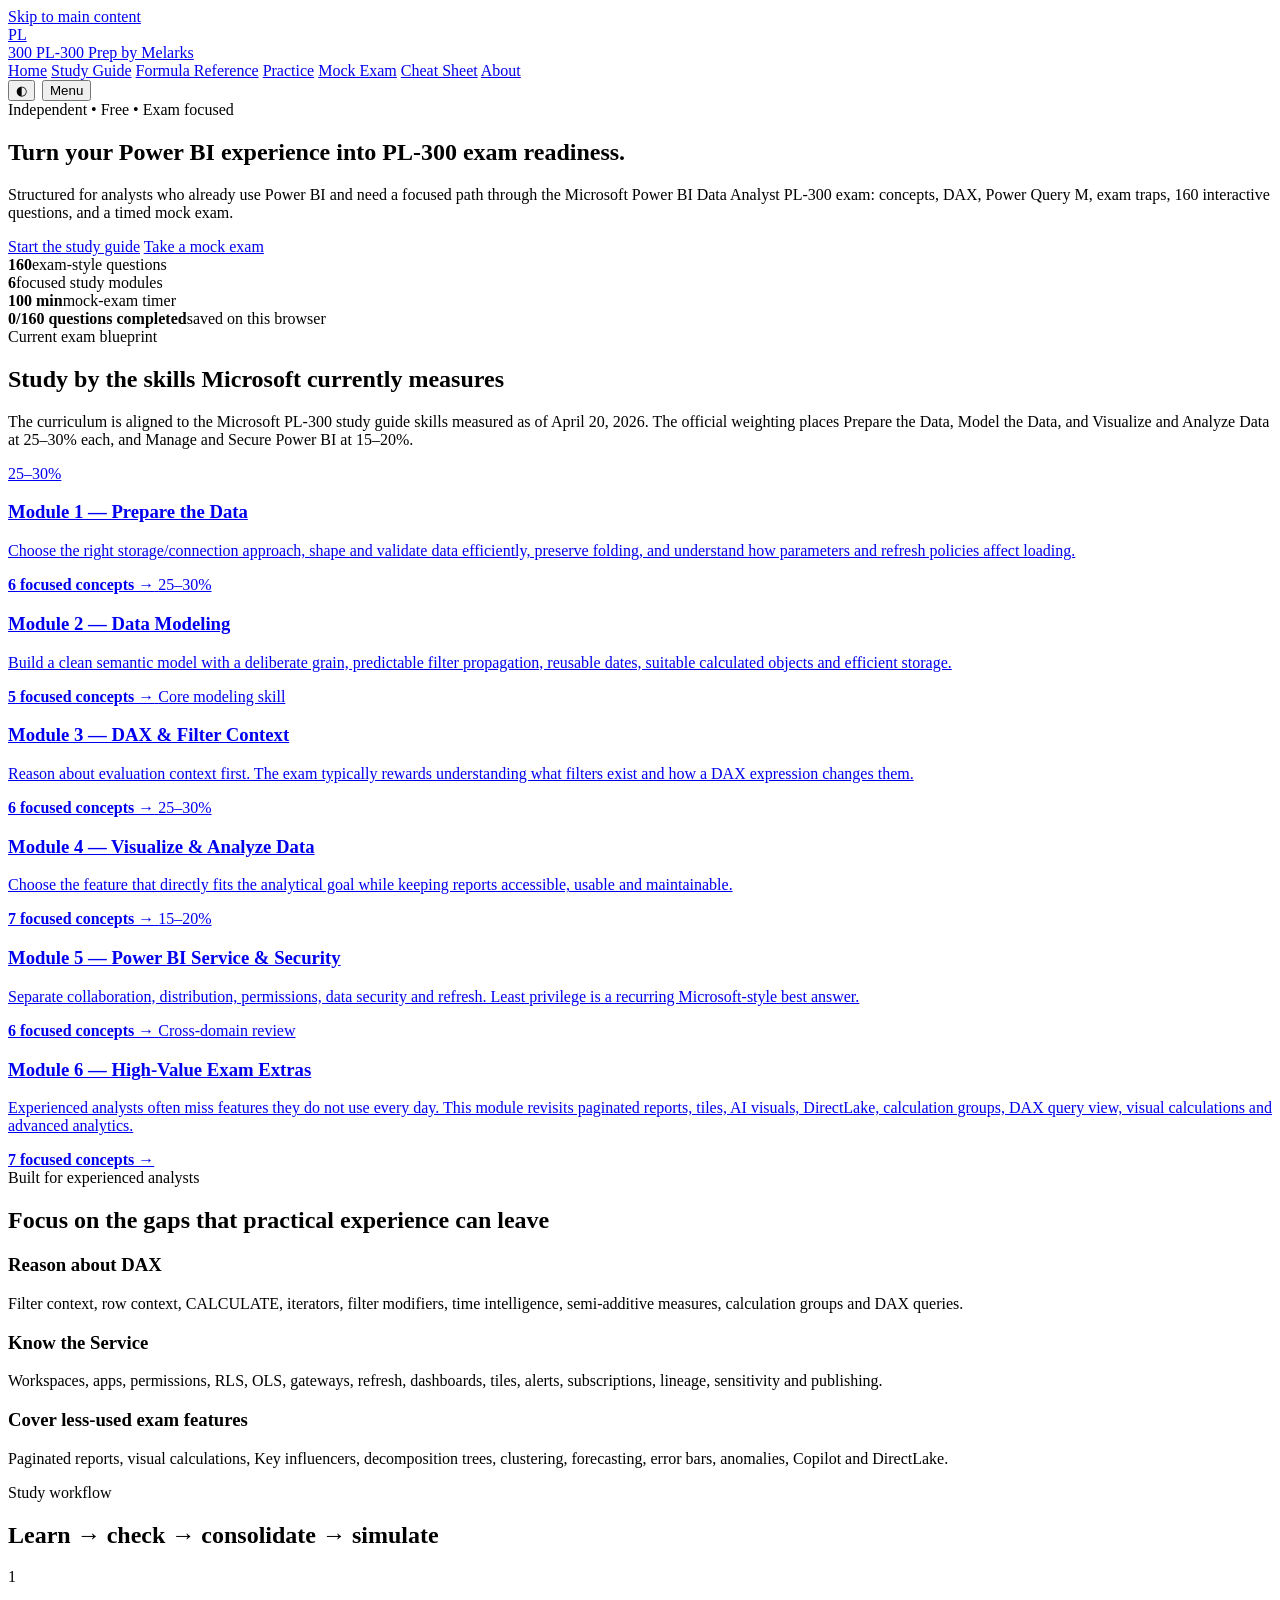
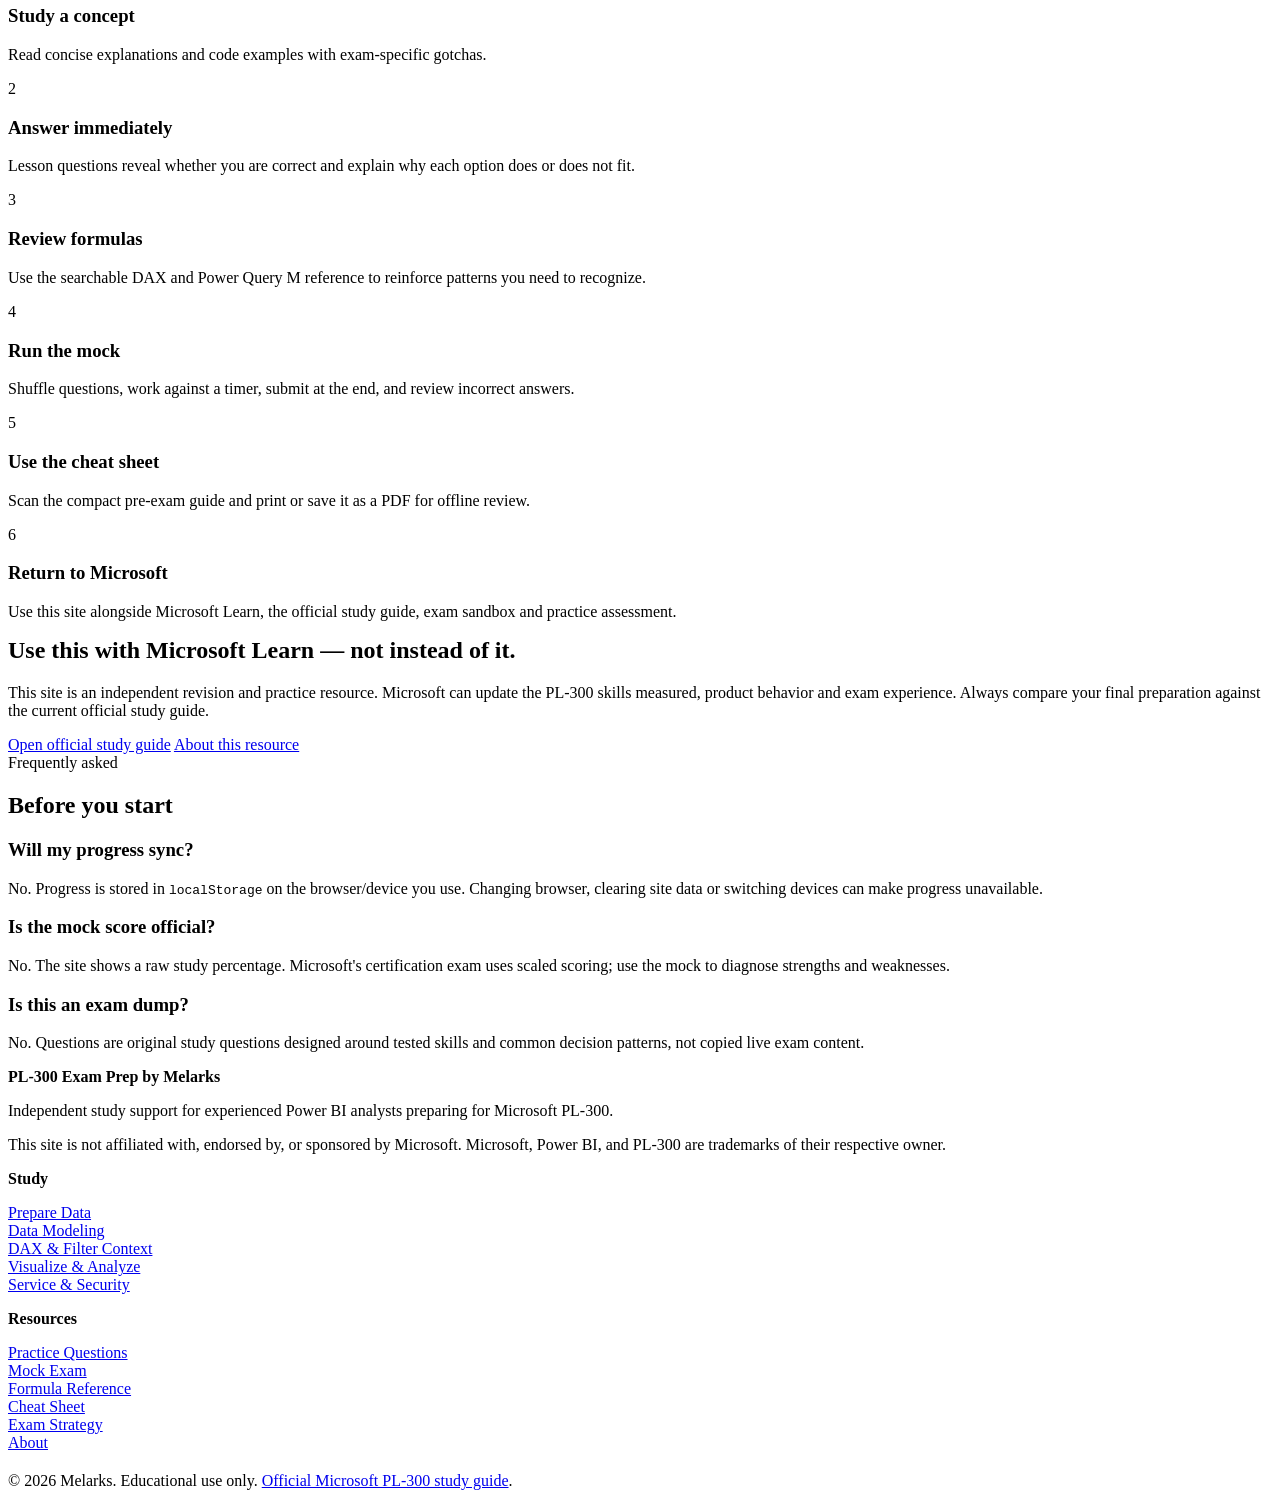
==== index.html @ dd819264 "Initial PL-300 upload (Part 1)" ====
<!doctype html>
<html lang="en" data-theme="light">
<head>
<meta charset="utf-8">
<meta name="viewport" content="width=device-width,initial-scale=1">
<title>PL-300 Exam Prep by Melarks | Power BI Study Guide &amp; Mock Exam</title>
<meta name="description" content="Prepare for Microsoft PL-300 with focused Power BI modules, DAX and Power Query references, 160 practice questions, a timed mock exam and cheat sheet.">
<meta name="robots" content="index,follow,max-image-preview:large">
<link rel="canonical" href="https://melarks.com/">
<meta name="theme-color" content="#03045e">
<meta name="color-scheme" content="light dark">
<meta property="og:type" content="website">
<meta property="og:site_name" content="Microsoft Power BI Data Analyst PL-300 Exam Prep by Melarks">
<meta property="og:title" content="PL-300 Exam Prep by Melarks | Power BI Study Guide &amp; Mock Exam">
<meta property="og:description" content="Prepare for Microsoft PL-300 with focused Power BI modules, DAX and Power Query references, 160 practice questions, a timed mock exam and cheat sheet.">
<meta property="og:url" content="https://melarks.com/">
<meta property="og:image" content="https://melarks.com/assets/og-cover.png">
<meta property="og:image:alt" content="PL-300 Exam Prep by Melarks">
<meta name="twitter:card" content="summary_large_image">
<meta name="twitter:title" content="PL-300 Exam Prep by Melarks | Power BI Study Guide &amp; Mock Exam">
<meta name="twitter:description" content="Prepare for Microsoft PL-300 with focused Power BI modules, DAX and Power Query references, 160 practice questions, a timed mock exam and cheat sheet.">
<meta name="twitter:image" content="https://melarks.com/assets/og-cover.png">
<link rel="icon" href="assets/favicon.svg" type="image/svg+xml">
<link rel="manifest" href="site.webmanifest">
<link rel="stylesheet" href="css/styles.css">
<script type="application/ld+json">{"@context": "https://schema.org", "@type": "WebPage", "name": "PL-300 Exam Prep by Melarks | Power BI Study Guide & Mock Exam", "description": "Prepare for Microsoft PL-300 with focused Power BI modules, DAX and Power Query references, 160 practice questions, a timed mock exam and cheat sheet.", "url": "https://melarks.com/", "isPartOf": {"@type": "WebSite", "name": "Microsoft Power BI Data Analyst PL-300 Exam Prep by Melarks", "url": "https://melarks.com"}}</script>
<script type="application/ld+json">{"@context": "https://schema.org", "@type": "Course", "name": "Microsoft Power BI Data Analyst PL-300 Exam Prep by Melarks", "description": "Prepare for Microsoft PL-300 with focused Power BI modules, DAX and Power Query references, 160 practice questions, a timed mock exam and cheat sheet.", "provider": {"@type": "Organization", "name": "Melarks", "url": "https://melarks.com"}, "educationalLevel": "Intermediate", "isAccessibleForFree": true, "about": ["Power BI", "PL-300", "DAX", "Power Query", "Data Modeling", "Power BI Service"]}</script><script type="application/ld+json">{"@context": "https://schema.org", "@type": "FAQPage", "mainEntity": [{"@type": "Question", "name": "Will my PL-300 study progress sync across devices?", "acceptedAnswer": {"@type": "Answer", "text": "No. Progress is stored in localStorage on the browser and device you use. Changing browsers, clearing site data or switching devices can make that progress unavailable."}}, {"@type": "Question", "name": "Is the PL-300 mock exam score an official Microsoft score?", "acceptedAnswer": {"@type": "Answer", "text": "No. The site shows a raw study percentage. Microsoft's certification exam uses scaled scoring."}}, {"@type": "Question", "name": "Is this site an exam dump?", "acceptedAnswer": {"@type": "Answer", "text": "No. The questions are original study questions designed around tested skills and common decision patterns, not copied live exam content."}}]}</script>
</head>
<body>
<a class="skip-link" href="#main">Skip to main content</a>
<header class="site-header">
  <div class="wrap topbar">
    <a class="brand" href="index.html" aria-label="Melarks PL-300 Exam Prep home">
      <span class="brand-mark" aria-hidden="true">PL<br>300</span>
      <span>PL-300 Prep by Melarks</span>
    </a>
    <nav class="nav" aria-label="Primary navigation"><a href="index.html" aria-current="page">Home</a>
<a href="prepare-data.html">Study Guide</a>
<a href="formula-reference.html">Formula Reference</a>
<a href="practice.html">Practice</a>
<a href="mock-exam.html">Mock Exam</a>
<a href="cheat-sheet.html">Cheat Sheet</a>
<a href="about.html">About</a></nav>
    <div style="display:flex;gap:7px">
      <button class="icon-btn" type="button" data-theme-toggle aria-label="Toggle dark and light theme">◐</button>
      <button class="menu-btn" type="button" data-menu aria-label="Open navigation menu">Menu</button>
    </div>
  </div>
</header>
<main id="main">
<section class="hero">
  <div class="wrap">
    <span class="eyebrow">Independent • Free • Exam focused</span>
    <h1>Turn your Power BI experience into PL-300 exam readiness.</h1>
    <p>Structured for analysts who already use Power BI and need a focused path through the Microsoft Power BI Data Analyst PL-300 exam: concepts, DAX, Power Query M, exam traps, 160 interactive questions, and a timed mock exam.</p>
    <div class="actions">
      <a class="btn" href="prepare-data.html">Start the study guide</a>
      <a class="btn secondary" href="mock-exam.html">Take a mock exam</a>
    </div>
    <div class="stats" aria-label="Site facts">
      <div class="stat"><strong>160</strong><span>exam-style questions</span></div>
      <div class="stat"><strong>6</strong><span>focused study modules</span></div>
      <div class="stat"><strong>100 min</strong><span>mock-exam timer</span></div>
      <div class="stat"><strong data-global-progress>0/160 questions completed</strong><span>saved on this browser</span></div>
    </div>
  </div>
</section>

<section class="section">
  <div class="wrap">
    <span class="eyebrow">Current exam blueprint</span>
    <h2>Study by the skills Microsoft currently measures</h2>
    <p class="muted">The curriculum is aligned to the Microsoft PL-300 study guide skills measured as of April 20, 2026. The official weighting places Prepare the Data, Model the Data, and Visualize and Analyze Data at 25–30% each, and Manage and Secure Power BI at 15–20%.</p>
    <div class="grid">
      <a class="card module-link" href="prepare-data.html">
      <span class="pill">25–30%</span>
      <h3>Module 1 — Prepare the Data</h3>
      <p>Choose the right storage/connection approach, shape and validate data efficiently, preserve folding, and understand how parameters and refresh policies affect loading.</p>
      <strong>6 focused concepts →</strong>
    </a><a class="card module-link" href="data-modeling.html">
      <span class="pill">25–30%</span>
      <h3>Module 2 — Data Modeling</h3>
      <p>Build a clean semantic model with a deliberate grain, predictable filter propagation, reusable dates, suitable calculated objects and efficient storage.</p>
      <strong>5 focused concepts →</strong>
    </a><a class="card module-link" href="dax-filter-context.html">
      <span class="pill">Core modeling skill</span>
      <h3>Module 3 — DAX &amp; Filter Context</h3>
      <p>Reason about evaluation context first. The exam typically rewards understanding what filters exist and how a DAX expression changes them.</p>
      <strong>6 focused concepts →</strong>
    </a><a class="card module-link" href="visualize-analyze.html">
      <span class="pill">25–30%</span>
      <h3>Module 4 — Visualize &amp; Analyze Data</h3>
      <p>Choose the feature that directly fits the analytical goal while keeping reports accessible, usable and maintainable.</p>
      <strong>7 focused concepts →</strong>
    </a><a class="card module-link" href="service-security.html">
      <span class="pill">15–20%</span>
      <h3>Module 5 — Power BI Service &amp; Security</h3>
      <p>Separate collaboration, distribution, permissions, data security and refresh. Least privilege is a recurring Microsoft-style best answer.</p>
      <strong>6 focused concepts →</strong>
    </a><a class="card module-link" href="exam-extras.html">
      <span class="pill">Cross-domain review</span>
      <h3>Module 6 — High-Value Exam Extras</h3>
      <p>Experienced analysts often miss features they do not use every day. This module revisits paginated reports, tiles, AI visuals, DirectLake, calculation groups, DAX query view, visual calculations and advanced analytics.</p>
      <strong>7 focused concepts →</strong>
    </a>
    </div>
  </div>
</section>

<section class="section">
  <div class="wrap">
    <span class="eyebrow">Built for experienced analysts</span>
    <h2>Focus on the gaps that practical experience can leave</h2>
    <div class="grid">
      <div class="card"><h3>Reason about DAX</h3><p>Filter context, row context, CALCULATE, iterators, filter modifiers, time intelligence, semi-additive measures, calculation groups and DAX queries.</p></div>
      <div class="card"><h3>Know the Service</h3><p>Workspaces, apps, permissions, RLS, OLS, gateways, refresh, dashboards, tiles, alerts, subscriptions, lineage, sensitivity and publishing.</p></div>
      <div class="card"><h3>Cover less-used exam features</h3><p>Paginated reports, visual calculations, Key influencers, decomposition trees, clustering, forecasting, error bars, anomalies, Copilot and DirectLake.</p></div>
    </div>
  </div>
</section>

<section class="section">
  <div class="wrap">
    <span class="eyebrow">Study workflow</span>
    <h2>Learn → check → consolidate → simulate</h2>
    <div class="grid">
      <div class="card"><span class="pill">1</span><h3>Study a concept</h3><p>Read concise explanations and code examples with exam-specific gotchas.</p></div>
      <div class="card"><span class="pill">2</span><h3>Answer immediately</h3><p>Lesson questions reveal whether you are correct and explain why each option does or does not fit.</p></div>
      <div class="card"><span class="pill">3</span><h3>Review formulas</h3><p>Use the searchable DAX and Power Query M reference to reinforce patterns you need to recognize.</p></div>
      <div class="card"><span class="pill">4</span><h3>Run the mock</h3><p>Shuffle questions, work against a timer, submit at the end, and review incorrect answers.</p></div>
      <div class="card"><span class="pill">5</span><h3>Use the cheat sheet</h3><p>Scan the compact pre-exam guide and print or save it as a PDF for offline review.</p></div>
      <div class="card"><span class="pill">6</span><h3>Return to Microsoft</h3><p>Use this site alongside Microsoft Learn, the official study guide, exam sandbox and practice assessment.</p></div>
    </div>
  </div>
</section>

<section class="section">
  <div class="wrap">
    <div class="notice">
      <h2 style="margin-top:0">Use this with Microsoft Learn — not instead of it.</h2>
      <p>This site is an independent revision and practice resource. Microsoft can update the PL-300 skills measured, product behavior and exam experience. Always compare your final preparation against the current official study guide.</p>
      <div class="actions">
        <a class="btn secondary" href="https://learn.microsoft.com/en-us/credentials/certifications/resources/study-guides/pl-300" rel="noopener">Open official study guide</a>
        <a class="btn secondary" href="about.html">About this resource</a>
      </div>
    </div>
  </div>
</section>

<section class="section">
  <div class="wrap">
    <span class="eyebrow">Frequently asked</span>
    <h2>Before you start</h2>
    <div class="grid">
      <div class="card"><h3>Will my progress sync?</h3><p>No. Progress is stored in <code>localStorage</code> on the browser/device you use. Changing browser, clearing site data or switching devices can make progress unavailable.</p></div>
      <div class="card"><h3>Is the mock score official?</h3><p>No. The site shows a raw study percentage. Microsoft's certification exam uses scaled scoring; use the mock to diagnose strengths and weaknesses.</p></div>
      <div class="card"><h3>Is this an exam dump?</h3><p>No. Questions are original study questions designed around tested skills and common decision patterns, not copied live exam content.</p></div>
    </div>
  </div>
</section>
</main>
<footer class="footer">
  <div class="wrap footer-grid">
    <div>
      <strong>PL-300 Exam Prep by Melarks</strong>
      <p>Independent study support for experienced Power BI analysts preparing for Microsoft PL-300.</p>
      <p class="small">This site is not affiliated with, endorsed by, or sponsored by Microsoft. Microsoft, Power BI, and PL-300 are trademarks of their respective owner.</p>
    </div>
    <div>
      <strong>Study</strong>
      <p><a href="prepare-data.html">Prepare Data</a><br>
      <a href="data-modeling.html">Data Modeling</a><br>
      <a href="dax-filter-context.html">DAX &amp; Filter Context</a><br>
      <a href="visualize-analyze.html">Visualize &amp; Analyze</a><br>
      <a href="service-security.html">Service &amp; Security</a></p>
    </div>
    <div>
      <strong>Resources</strong>
      <p><a href="practice.html">Practice Questions</a><br>
      <a href="mock-exam.html">Mock Exam</a><br>
      <a href="formula-reference.html">Formula Reference</a><br>
      <a href="cheat-sheet.html">Cheat Sheet</a><br>
      <a href="exam-strategy.html">Exam Strategy</a><br>
      <a href="about.html">About</a></p>
    </div>
  </div>
  <div class="wrap small" style="margin-top:20px">
    © <span data-year>2026</span> Melarks. Educational use only. 
    <a href="https://learn.microsoft.com/en-us/credentials/certifications/resources/study-guides/pl-300" rel="noopener">Official Microsoft PL-300 study guide</a>.
  </div>
</footer>
<script src="js/app.js" defer></script>
<script src="js/questions.js" defer></script>
</body>
</html>
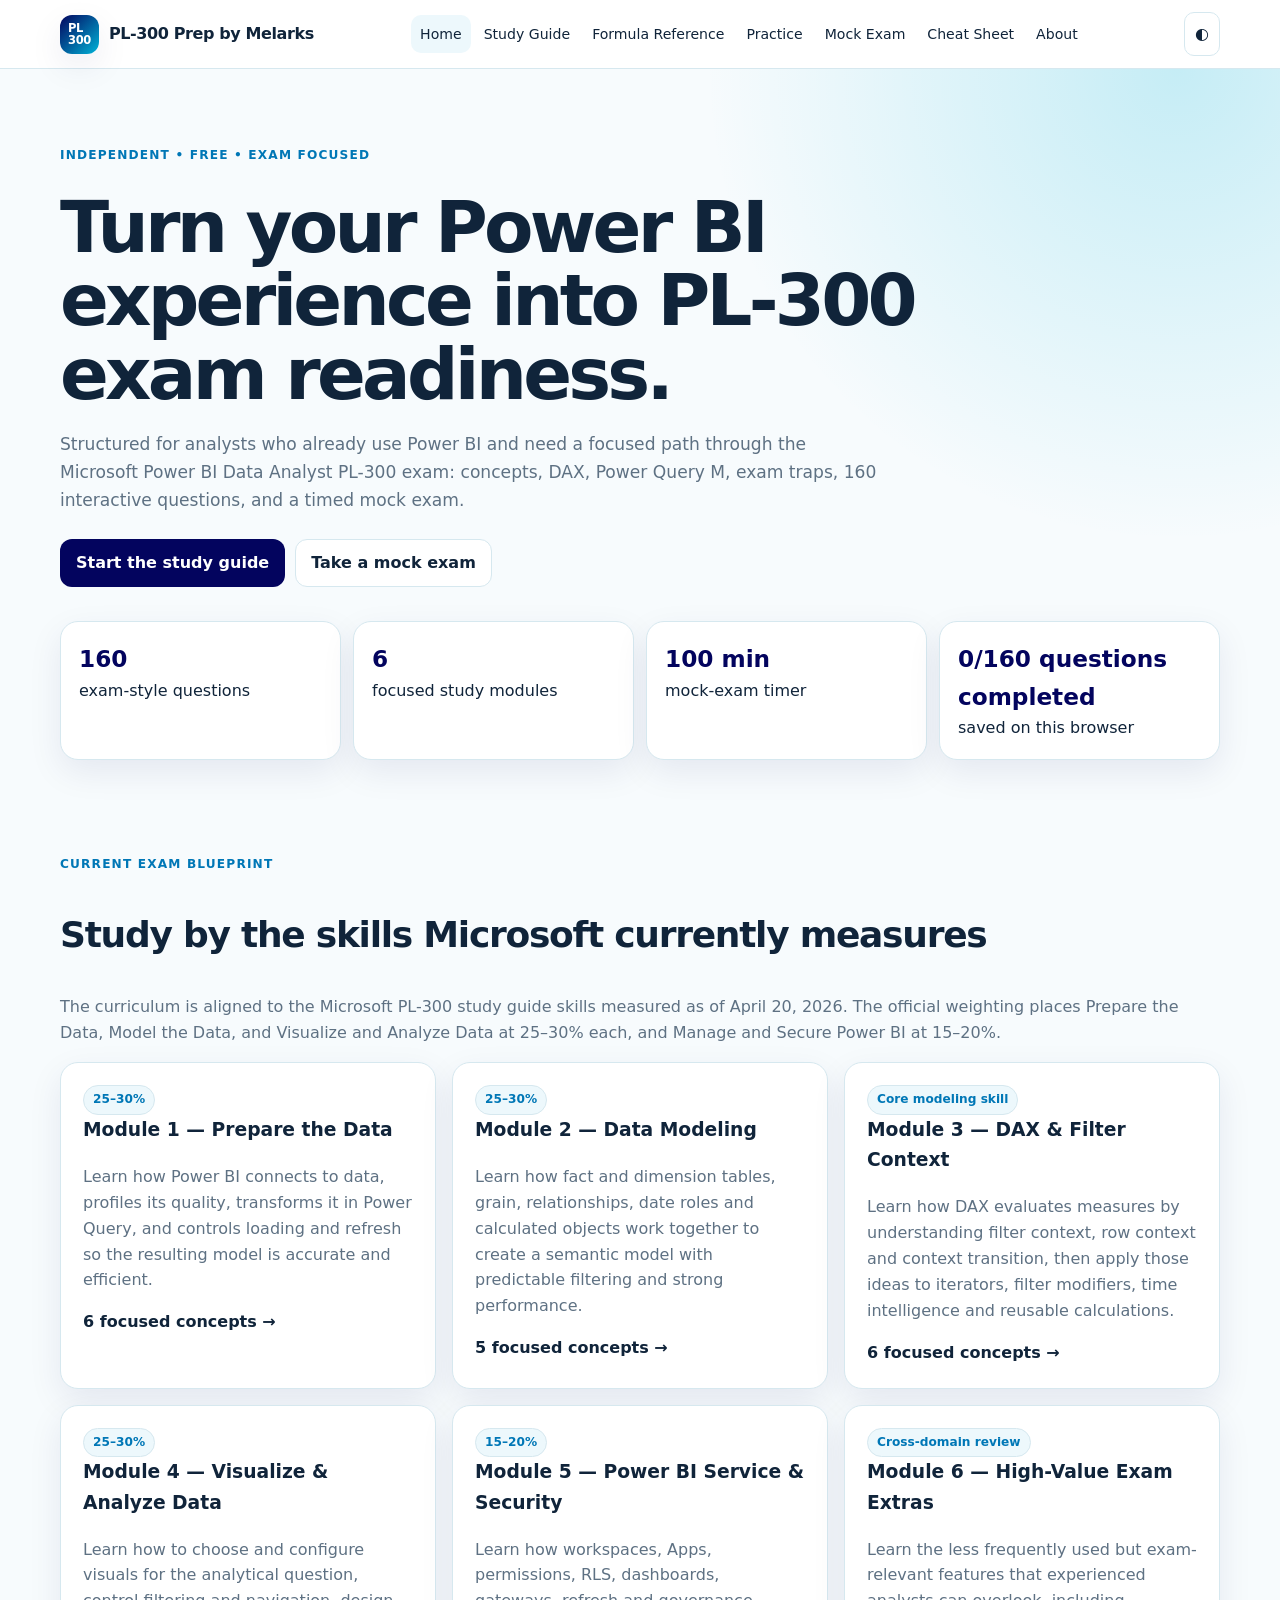
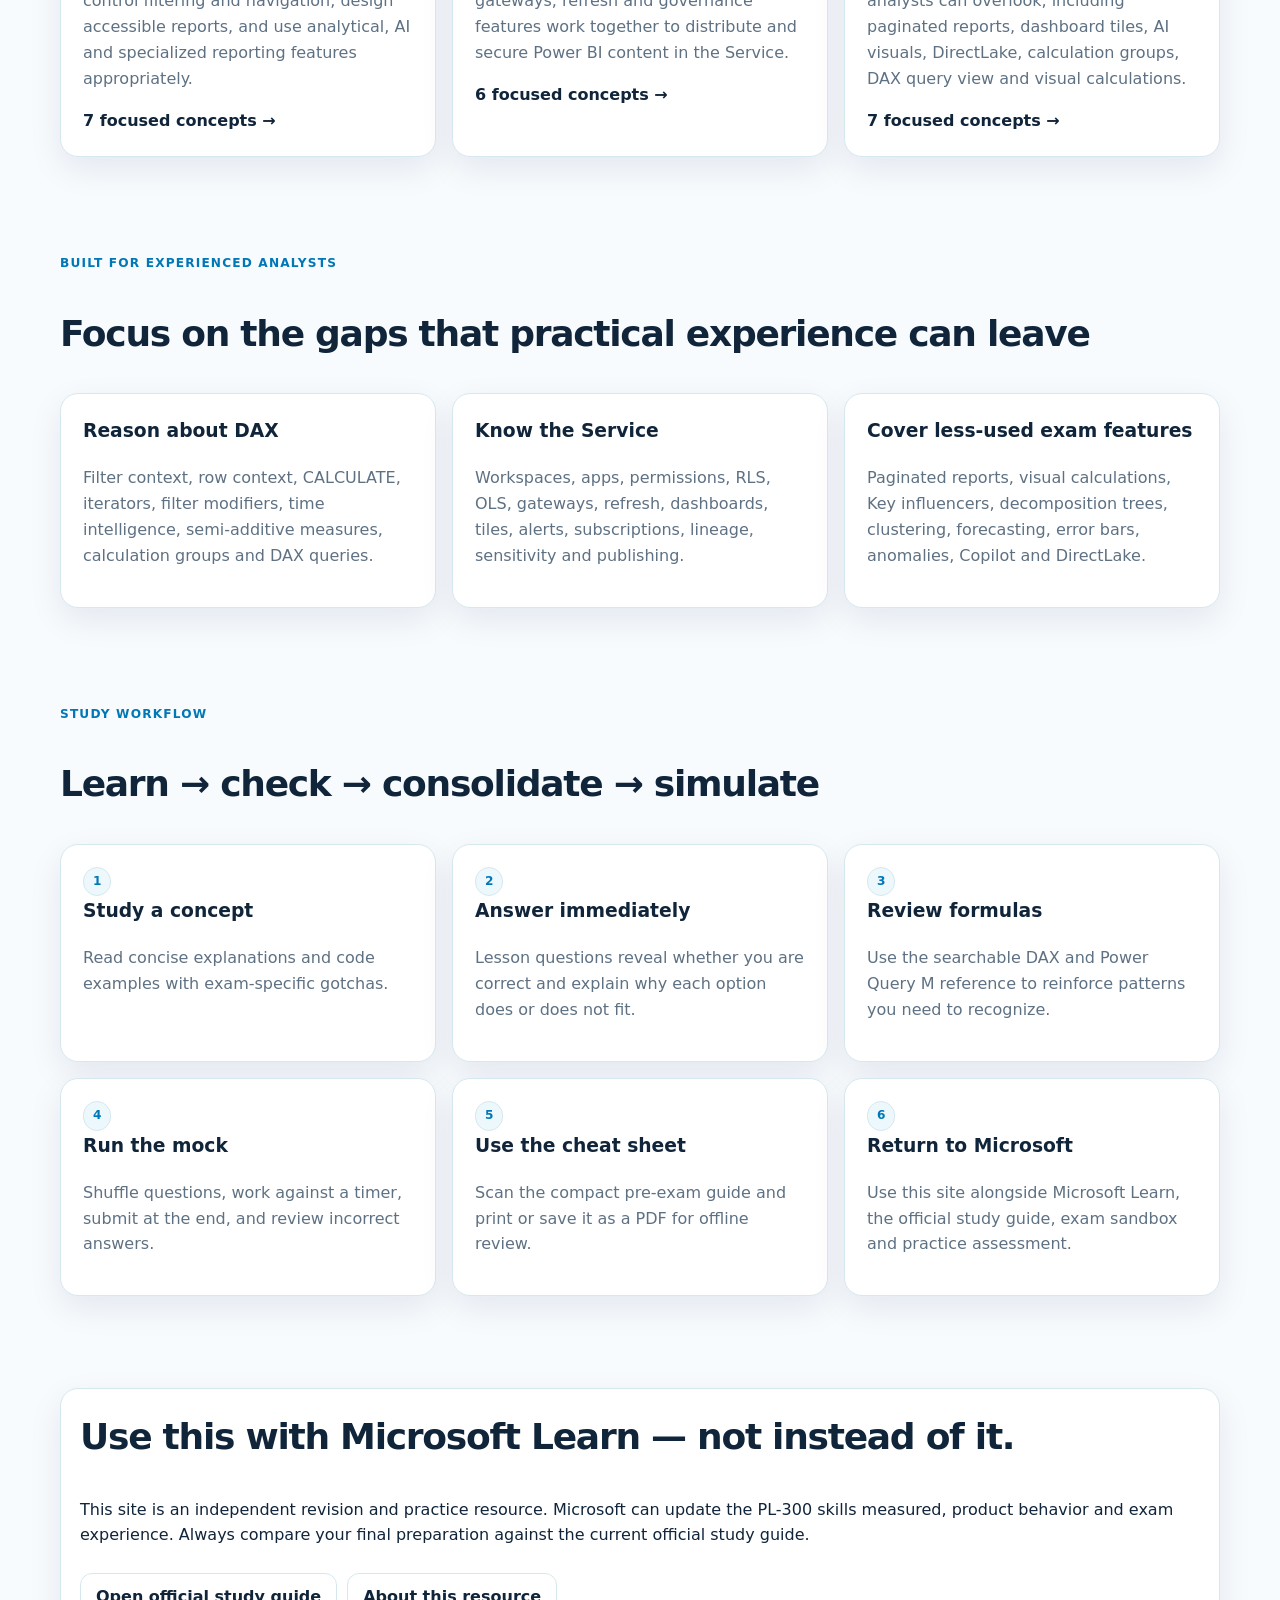
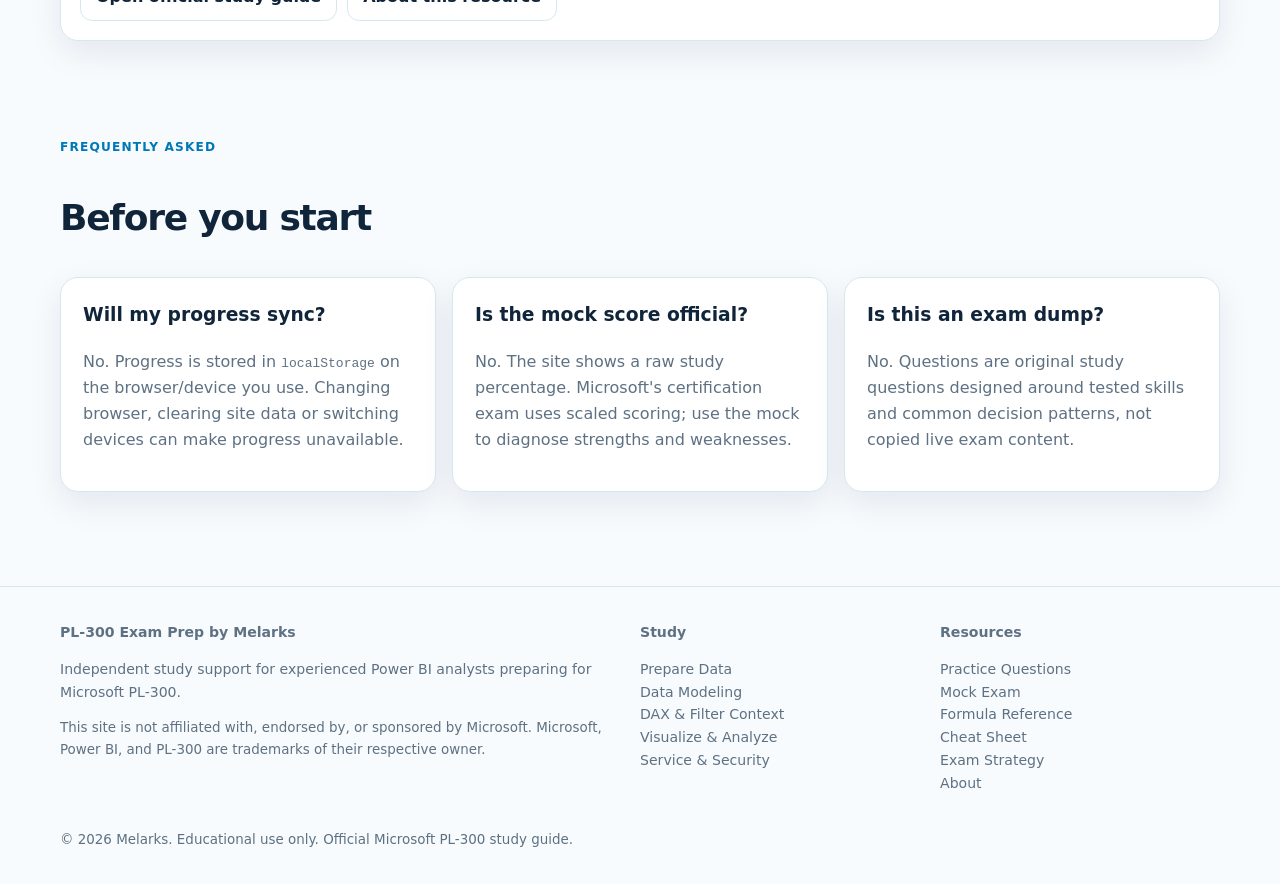
==== commit 907699ef: "Update 1 files (part 1)" ====
--- a/index.html
+++ b/index.html
@@ -1,195 +1,191 @@
-<!doctype html>
-<html lang="en" data-theme="light">
+<!DOCTYPE html>
+
+<html data-theme="light" lang="en">
 <head>
-<meta charset="utf-8">
-<meta name="viewport" content="width=device-width,initial-scale=1">
+<meta charset="utf-8"/>
+<meta content="width=device-width,initial-scale=1" name="viewport"/>
 <title>PL-300 Exam Prep by Melarks | Power BI Study Guide &amp; Mock Exam</title>
-<meta name="description" content="Prepare for Microsoft PL-300 with focused Power BI modules, DAX and Power Query references, 160 practice questions, a timed mock exam and cheat sheet.">
-<meta name="robots" content="index,follow,max-image-preview:large">
-<link rel="canonical" href="https://melarks.com/">
-<meta name="theme-color" content="#03045e">
-<meta name="color-scheme" content="light dark">
-<meta property="og:type" content="website">
-<meta property="og:site_name" content="Microsoft Power BI Data Analyst PL-300 Exam Prep by Melarks">
-<meta property="og:title" content="PL-300 Exam Prep by Melarks | Power BI Study Guide &amp; Mock Exam">
-<meta property="og:description" content="Prepare for Microsoft PL-300 with focused Power BI modules, DAX and Power Query references, 160 practice questions, a timed mock exam and cheat sheet.">
-<meta property="og:url" content="https://melarks.com/">
-<meta property="og:image" content="https://melarks.com/assets/og-cover.png">
-<meta property="og:image:alt" content="PL-300 Exam Prep by Melarks">
-<meta name="twitter:card" content="summary_large_image">
-<meta name="twitter:title" content="PL-300 Exam Prep by Melarks | Power BI Study Guide &amp; Mock Exam">
-<meta name="twitter:description" content="Prepare for Microsoft PL-300 with focused Power BI modules, DAX and Power Query references, 160 practice questions, a timed mock exam and cheat sheet.">
-<meta name="twitter:image" content="https://melarks.com/assets/og-cover.png">
-<link rel="icon" href="assets/favicon.svg" type="image/svg+xml">
-<link rel="manifest" href="site.webmanifest">
-<link rel="stylesheet" href="css/styles.css">
+<meta content="Prepare for Microsoft PL-300 with focused Power BI modules, DAX and Power Query references, 160 practice questions, a timed mock exam and cheat sheet." name="description"/>
+<meta content="index,follow,max-image-preview:large" name="robots"/>
+<link href="https://melarks.com/" rel="canonical"/>
+<meta content="#03045e" name="theme-color"/>
+<meta content="light dark" name="color-scheme"/>
+<meta content="website" property="og:type"/>
+<meta content="Microsoft Power BI Data Analyst PL-300 Exam Prep by Melarks" property="og:site_name"/>
+<meta content="PL-300 Exam Prep by Melarks | Power BI Study Guide &amp; Mock Exam" property="og:title"/>
+<meta content="Prepare for Microsoft PL-300 with focused Power BI modules, DAX and Power Query references, 160 practice questions, a timed mock exam and cheat sheet." property="og:description"/>
+<meta content="https://melarks.com/" property="og:url"/>
+<meta content="https://melarks.com/assets/og-cover.png" property="og:image"/>
+<meta content="PL-300 Exam Prep by Melarks" property="og:image:alt"/>
+<meta content="summary_large_image" name="twitter:card"/>
+<meta content="PL-300 Exam Prep by Melarks | Power BI Study Guide &amp; Mock Exam" name="twitter:title"/>
+<meta content="Prepare for Microsoft PL-300 with focused Power BI modules, DAX and Power Query references, 160 practice questions, a timed mock exam and cheat sheet." name="twitter:description"/>
+<meta content="https://melarks.com/assets/og-cover.png" name="twitter:image"/>
+<link href="assets/favicon.svg" rel="icon" type="image/svg+xml"/>
+<link href="site.webmanifest" rel="manifest"/>
+<link href="css/styles.css" rel="stylesheet"/>
 <script type="application/ld+json">{"@context": "https://schema.org", "@type": "WebPage", "name": "PL-300 Exam Prep by Melarks | Power BI Study Guide & Mock Exam", "description": "Prepare for Microsoft PL-300 with focused Power BI modules, DAX and Power Query references, 160 practice questions, a timed mock exam and cheat sheet.", "url": "https://melarks.com/", "isPartOf": {"@type": "WebSite", "name": "Microsoft Power BI Data Analyst PL-300 Exam Prep by Melarks", "url": "https://melarks.com"}}</script>
 <script type="application/ld+json">{"@context": "https://schema.org", "@type": "Course", "name": "Microsoft Power BI Data Analyst PL-300 Exam Prep by Melarks", "description": "Prepare for Microsoft PL-300 with focused Power BI modules, DAX and Power Query references, 160 practice questions, a timed mock exam and cheat sheet.", "provider": {"@type": "Organization", "name": "Melarks", "url": "https://melarks.com"}, "educationalLevel": "Intermediate", "isAccessibleForFree": true, "about": ["Power BI", "PL-300", "DAX", "Power Query", "Data Modeling", "Power BI Service"]}</script><script type="application/ld+json">{"@context": "https://schema.org", "@type": "FAQPage", "mainEntity": [{"@type": "Question", "name": "Will my PL-300 study progress sync across devices?", "acceptedAnswer": {"@type": "Answer", "text": "No. Progress is stored in localStorage on the browser and device you use. Changing browsers, clearing site data or switching devices can make that progress unavailable."}}, {"@type": "Question", "name": "Is the PL-300 mock exam score an official Microsoft score?", "acceptedAnswer": {"@type": "Answer", "text": "No. The site shows a raw study percentage. Microsoft's certification exam uses scaled scoring."}}, {"@type": "Question", "name": "Is this site an exam dump?", "acceptedAnswer": {"@type": "Answer", "text": "No. The questions are original study questions designed around tested skills and common decision patterns, not copied live exam content."}}]}</script>
 </head>
 <body>
 <a class="skip-link" href="#main">Skip to main content</a>
 <header class="site-header">
-  <div class="wrap topbar">
-    <a class="brand" href="index.html" aria-label="Melarks PL-300 Exam Prep home">
-      <span class="brand-mark" aria-hidden="true">PL<br>300</span>
-      <span>PL-300 Prep by Melarks</span>
-    </a>
-    <nav class="nav" aria-label="Primary navigation"><a href="index.html" aria-current="page">Home</a>
+<div class="wrap topbar">
+<a aria-label="Melarks PL-300 Exam Prep home" class="brand" href="index.html">
+<span aria-hidden="true" class="brand-mark">PL<br/>300</span>
+<span>PL-300 Prep by Melarks</span>
+</a>
+<nav aria-label="Primary navigation" class="nav"><a aria-current="page" href="index.html">Home</a>
 <a href="prepare-data.html">Study Guide</a>
 <a href="formula-reference.html">Formula Reference</a>
 <a href="practice.html">Practice</a>
 <a href="mock-exam.html">Mock Exam</a>
 <a href="cheat-sheet.html">Cheat Sheet</a>
 <a href="about.html">About</a></nav>
-    <div style="display:flex;gap:7px">
-      <button class="icon-btn" type="button" data-theme-toggle aria-label="Toggle dark and light theme">◐</button>
-      <button class="menu-btn" type="button" data-menu aria-label="Open navigation menu">Menu</button>
-    </div>
-  </div>
+<div style="display:flex;gap:7px">
+<button aria-label="Toggle dark and light theme" class="icon-btn" data-theme-toggle="" type="button">◐</button>
+<button aria-label="Open navigation menu" class="menu-btn" data-menu="" type="button">Menu</button>
+</div>
+</div>
 </header>
 <main id="main">
 <section class="hero">
-  <div class="wrap">
-    <span class="eyebrow">Independent • Free • Exam focused</span>
-    <h1>Turn your Power BI experience into PL-300 exam readiness.</h1>
-    <p>Structured for analysts who already use Power BI and need a focused path through the Microsoft Power BI Data Analyst PL-300 exam: concepts, DAX, Power Query M, exam traps, 160 interactive questions, and a timed mock exam.</p>
-    <div class="actions">
-      <a class="btn" href="prepare-data.html">Start the study guide</a>
-      <a class="btn secondary" href="mock-exam.html">Take a mock exam</a>
-    </div>
-    <div class="stats" aria-label="Site facts">
-      <div class="stat"><strong>160</strong><span>exam-style questions</span></div>
-      <div class="stat"><strong>6</strong><span>focused study modules</span></div>
-      <div class="stat"><strong>100 min</strong><span>mock-exam timer</span></div>
-      <div class="stat"><strong data-global-progress>0/160 questions completed</strong><span>saved on this browser</span></div>
-    </div>
-  </div>
+<div class="wrap">
+<span class="eyebrow">Independent • Free • Exam focused</span>
+<h1>Turn your Power BI experience into PL-300 exam readiness.</h1>
+<p>Structured for analysts who already use Power BI and need a focused path through the Microsoft Power BI Data Analyst PL-300 exam: concepts, DAX, Power Query M, exam traps, 160 interactive questions, and a timed mock exam.</p>
+<div class="actions">
+<a class="btn" href="prepare-data.html">Start the study guide</a>
+<a class="btn secondary" href="mock-exam.html">Take a mock exam</a>
+</div>
+<div aria-label="Site facts" class="stats">
+<div class="stat"><strong>160</strong><span>exam-style questions</span></div>
+<div class="stat"><strong>6</strong><span>focused study modules</span></div>
+<div class="stat"><strong>100 min</strong><span>mock-exam timer</span></div>
+<div class="stat"><strong data-global-progress="">0/160 questions completed</strong><span>saved on this browser</span></div>
+</div>
+</div>
 </section>
-
 <section class="section">
-  <div class="wrap">
-    <span class="eyebrow">Current exam blueprint</span>
-    <h2>Study by the skills Microsoft currently measures</h2>
-    <p class="muted">The curriculum is aligned to the Microsoft PL-300 study guide skills measured as of April 20, 2026. The official weighting places Prepare the Data, Model the Data, and Visualize and Analyze Data at 25–30% each, and Manage and Secure Power BI at 15–20%.</p>
-    <div class="grid">
-      <a class="card module-link" href="prepare-data.html">
-      <span class="pill">25–30%</span>
-      <h3>Module 1 — Prepare the Data</h3>
-      <p>Choose the right storage/connection approach, shape and validate data efficiently, preserve folding, and understand how parameters and refresh policies affect loading.</p>
-      <strong>6 focused concepts →</strong>
-    </a><a class="card module-link" href="data-modeling.html">
-      <span class="pill">25–30%</span>
-      <h3>Module 2 — Data Modeling</h3>
-      <p>Build a clean semantic model with a deliberate grain, predictable filter propagation, reusable dates, suitable calculated objects and efficient storage.</p>
-      <strong>5 focused concepts →</strong>
-    </a><a class="card module-link" href="dax-filter-context.html">
-      <span class="pill">Core modeling skill</span>
-      <h3>Module 3 — DAX &amp; Filter Context</h3>
-      <p>Reason about evaluation context first. The exam typically rewards understanding what filters exist and how a DAX expression changes them.</p>
-      <strong>6 focused concepts →</strong>
-    </a><a class="card module-link" href="visualize-analyze.html">
-      <span class="pill">25–30%</span>
-      <h3>Module 4 — Visualize &amp; Analyze Data</h3>
-      <p>Choose the feature that directly fits the analytical goal while keeping reports accessible, usable and maintainable.</p>
-      <strong>7 focused concepts →</strong>
-    </a><a class="card module-link" href="service-security.html">
-      <span class="pill">15–20%</span>
-      <h3>Module 5 — Power BI Service &amp; Security</h3>
-      <p>Separate collaboration, distribution, permissions, data security and refresh. Least privilege is a recurring Microsoft-style best answer.</p>
-      <strong>6 focused concepts →</strong>
-    </a><a class="card module-link" href="exam-extras.html">
-      <span class="pill">Cross-domain review</span>
-      <h3>Module 6 — High-Value Exam Extras</h3>
-      <p>Experienced analysts often miss features they do not use every day. This module revisits paginated reports, tiles, AI visuals, DirectLake, calculation groups, DAX query view, visual calculations and advanced analytics.</p>
-      <strong>7 focused concepts →</strong>
-    </a>
-    </div>
-  </div>
+<div class="wrap">
+<span class="eyebrow">Current exam blueprint</span>
+<h2>Study by the skills Microsoft currently measures</h2>
+<p class="muted">The curriculum is aligned to the Microsoft PL-300 study guide skills measured as of April 20, 2026. The official weighting places Prepare the Data, Model the Data, and Visualize and Analyze Data at 25–30% each, and Manage and Secure Power BI at 15–20%.</p>
+<div class="grid">
+<a class="card module-link" href="prepare-data.html">
+<span class="pill">25–30%</span>
+<h3>Module 1 — Prepare the Data</h3>
+<p>Learn how Power BI connects to data, profiles its quality, transforms it in Power Query, and controls loading and refresh so the resulting model is accurate and efficient.</p>
+<strong>6 focused concepts →</strong>
+</a><a class="card module-link" href="data-modeling.html">
+<span class="pill">25–30%</span>
+<h3>Module 2 — Data Modeling</h3>
+<p>Learn how fact and dimension tables, grain, relationships, date roles and calculated objects work together to create a semantic model with predictable filtering and strong performance.</p>
+<strong>5 focused concepts →</strong>
+</a><a class="card module-link" href="dax-filter-context.html">
+<span class="pill">Core modeling skill</span>
+<h3>Module 3 — DAX &amp; Filter Context</h3>
+<p>Learn how DAX evaluates measures by understanding filter context, row context and context transition, then apply those ideas to iterators, filter modifiers, time intelligence and reusable calculations.</p>
+<strong>6 focused concepts →</strong>
+</a><a class="card module-link" href="visualize-analyze.html">
+<span class="pill">25–30%</span>
+<h3>Module 4 — Visualize &amp; Analyze Data</h3>
+<p>Learn how to choose and configure visuals for the analytical question, control filtering and navigation, design accessible reports, and use analytical, AI and specialized reporting features appropriately.</p>
+<strong>7 focused concepts →</strong>
+</a><a class="card module-link" href="service-security.html">
+<span class="pill">15–20%</span>
+<h3>Module 5 — Power BI Service &amp; Security</h3>
+<p>Learn how workspaces, Apps, permissions, RLS, dashboards, gateways, refresh and governance features work together to distribute and secure Power BI content in the Service.</p>
+<strong>6 focused concepts →</strong>
+</a><a class="card module-link" href="exam-extras.html">
+<span class="pill">Cross-domain review</span>
+<h3>Module 6 — High-Value Exam Extras</h3>
+<p>Learn the less frequently used but exam-relevant features that experienced analysts can overlook, including paginated reports, dashboard tiles, AI visuals, DirectLake, calculation groups, DAX query view and visual calculations.</p>
+<strong>7 focused concepts →</strong>
+</a>
+</div>
+</div>
 </section>
-
 <section class="section">
-  <div class="wrap">
-    <span class="eyebrow">Built for experienced analysts</span>
-    <h2>Focus on the gaps that practical experience can leave</h2>
-    <div class="grid">
-      <div class="card"><h3>Reason about DAX</h3><p>Filter context, row context, CALCULATE, iterators, filter modifiers, time intelligence, semi-additive measures, calculation groups and DAX queries.</p></div>
-      <div class="card"><h3>Know the Service</h3><p>Workspaces, apps, permissions, RLS, OLS, gateways, refresh, dashboards, tiles, alerts, subscriptions, lineage, sensitivity and publishing.</p></div>
-      <div class="card"><h3>Cover less-used exam features</h3><p>Paginated reports, visual calculations, Key influencers, decomposition trees, clustering, forecasting, error bars, anomalies, Copilot and DirectLake.</p></div>
-    </div>
-  </div>
+<div class="wrap">
+<span class="eyebrow">Built for experienced analysts</span>
+<h2>Focus on the gaps that practical experience can leave</h2>
+<div class="grid">
+<div class="card"><h3>Reason about DAX</h3><p>Filter context, row context, CALCULATE, iterators, filter modifiers, time intelligence, semi-additive measures, calculation groups and DAX queries.</p></div>
+<div class="card"><h3>Know the Service</h3><p>Workspaces, apps, permissions, RLS, OLS, gateways, refresh, dashboards, tiles, alerts, subscriptions, lineage, sensitivity and publishing.</p></div>
+<div class="card"><h3>Cover less-used exam features</h3><p>Paginated reports, visual calculations, Key influencers, decomposition trees, clustering, forecasting, error bars, anomalies, Copilot and DirectLake.</p></div>
+</div>
+</div>
 </section>
-
 <section class="section">
-  <div class="wrap">
-    <span class="eyebrow">Study workflow</span>
-    <h2>Learn → check → consolidate → simulate</h2>
-    <div class="grid">
-      <div class="card"><span class="pill">1</span><h3>Study a concept</h3><p>Read concise explanations and code examples with exam-specific gotchas.</p></div>
-      <div class="card"><span class="pill">2</span><h3>Answer immediately</h3><p>Lesson questions reveal whether you are correct and explain why each option does or does not fit.</p></div>
-      <div class="card"><span class="pill">3</span><h3>Review formulas</h3><p>Use the searchable DAX and Power Query M reference to reinforce patterns you need to recognize.</p></div>
-      <div class="card"><span class="pill">4</span><h3>Run the mock</h3><p>Shuffle questions, work against a timer, submit at the end, and review incorrect answers.</p></div>
-      <div class="card"><span class="pill">5</span><h3>Use the cheat sheet</h3><p>Scan the compact pre-exam guide and print or save it as a PDF for offline review.</p></div>
-      <div class="card"><span class="pill">6</span><h3>Return to Microsoft</h3><p>Use this site alongside Microsoft Learn, the official study guide, exam sandbox and practice assessment.</p></div>
-    </div>
-  </div>
+<div class="wrap">
+<span class="eyebrow">Study workflow</span>
+<h2>Learn → check → consolidate → simulate</h2>
+<div class="grid">
+<div class="card"><span class="pill">1</span><h3>Study a concept</h3><p>Read concise explanations and code examples with exam-specific gotchas.</p></div>
+<div class="card"><span class="pill">2</span><h3>Answer immediately</h3><p>Lesson questions reveal whether you are correct and explain why each option does or does not fit.</p></div>
+<div class="card"><span class="pill">3</span><h3>Review formulas</h3><p>Use the searchable DAX and Power Query M reference to reinforce patterns you need to recognize.</p></div>
+<div class="card"><span class="pill">4</span><h3>Run the mock</h3><p>Shuffle questions, work against a timer, submit at the end, and review incorrect answers.</p></div>
+<div class="card"><span class="pill">5</span><h3>Use the cheat sheet</h3><p>Scan the compact pre-exam guide and print or save it as a PDF for offline review.</p></div>
+<div class="card"><span class="pill">6</span><h3>Return to Microsoft</h3><p>Use this site alongside Microsoft Learn, the official study guide, exam sandbox and practice assessment.</p></div>
+</div>
+</div>
 </section>
-
 <section class="section">
-  <div class="wrap">
-    <div class="notice">
-      <h2 style="margin-top:0">Use this with Microsoft Learn — not instead of it.</h2>
-      <p>This site is an independent revision and practice resource. Microsoft can update the PL-300 skills measured, product behavior and exam experience. Always compare your final preparation against the current official study guide.</p>
-      <div class="actions">
-        <a class="btn secondary" href="https://learn.microsoft.com/en-us/credentials/certifications/resources/study-guides/pl-300" rel="noopener">Open official study guide</a>
-        <a class="btn secondary" href="about.html">About this resource</a>
-      </div>
-    </div>
-  </div>
+<div class="wrap">
+<div class="notice">
+<h2 style="margin-top:0">Use this with Microsoft Learn — not instead of it.</h2>
+<p>This site is an independent revision and practice resource. Microsoft can update the PL-300 skills measured, product behavior and exam experience. Always compare your final preparation against the current official study guide.</p>
+<div class="actions">
+<a class="btn secondary" href="https://learn.microsoft.com/en-us/credentials/certifications/resources/study-guides/pl-300" rel="noopener">Open official study guide</a>
+<a class="btn secondary" href="about.html">About this resource</a>
+</div>
+</div>
+</div>
 </section>
-
 <section class="section">
-  <div class="wrap">
-    <span class="eyebrow">Frequently asked</span>
-    <h2>Before you start</h2>
-    <div class="grid">
-      <div class="card"><h3>Will my progress sync?</h3><p>No. Progress is stored in <code>localStorage</code> on the browser/device you use. Changing browser, clearing site data or switching devices can make progress unavailable.</p></div>
-      <div class="card"><h3>Is the mock score official?</h3><p>No. The site shows a raw study percentage. Microsoft's certification exam uses scaled scoring; use the mock to diagnose strengths and weaknesses.</p></div>
-      <div class="card"><h3>Is this an exam dump?</h3><p>No. Questions are original study questions designed around tested skills and common decision patterns, not copied live exam content.</p></div>
-    </div>
-  </div>
+<div class="wrap">
+<span class="eyebrow">Frequently asked</span>
+<h2>Before you start</h2>
+<div class="grid">
+<div class="card"><h3>Will my progress sync?</h3><p>No. Progress is stored in <code>localStorage</code> on the browser/device you use. Changing browser, clearing site data or switching devices can make progress unavailable.</p></div>
+<div class="card"><h3>Is the mock score official?</h3><p>No. The site shows a raw study percentage. Microsoft's certification exam uses scaled scoring; use the mock to diagnose strengths and weaknesses.</p></div>
+<div class="card"><h3>Is this an exam dump?</h3><p>No. Questions are original study questions designed around tested skills and common decision patterns, not copied live exam content.</p></div>
+</div>
+</div>
 </section>
 </main>
 <footer class="footer">
-  <div class="wrap footer-grid">
-    <div>
-      <strong>PL-300 Exam Prep by Melarks</strong>
-      <p>Independent study support for experienced Power BI analysts preparing for Microsoft PL-300.</p>
-      <p class="small">This site is not affiliated with, endorsed by, or sponsored by Microsoft. Microsoft, Power BI, and PL-300 are trademarks of their respective owner.</p>
-    </div>
-    <div>
-      <strong>Study</strong>
-      <p><a href="prepare-data.html">Prepare Data</a><br>
-      <a href="data-modeling.html">Data Modeling</a><br>
-      <a href="dax-filter-context.html">DAX &amp; Filter Context</a><br>
-      <a href="visualize-analyze.html">Visualize &amp; Analyze</a><br>
-      <a href="service-security.html">Service &amp; Security</a></p>
-    </div>
-    <div>
-      <strong>Resources</strong>
-      <p><a href="practice.html">Practice Questions</a><br>
-      <a href="mock-exam.html">Mock Exam</a><br>
-      <a href="formula-reference.html">Formula Reference</a><br>
-      <a href="cheat-sheet.html">Cheat Sheet</a><br>
-      <a href="exam-strategy.html">Exam Strategy</a><br>
-      <a href="about.html">About</a></p>
-    </div>
-  </div>
-  <div class="wrap small" style="margin-top:20px">
-    © <span data-year>2026</span> Melarks. Educational use only. 
+<div class="wrap footer-grid">
+<div>
+<strong>PL-300 Exam Prep by Melarks</strong>
+<p>Independent study support for experienced Power BI analysts preparing for Microsoft PL-300.</p>
+<p class="small">This site is not affiliated with, endorsed by, or sponsored by Microsoft. Microsoft, Power BI, and PL-300 are trademarks of their respective owner.</p>
+</div>
+<div>
+<strong>Study</strong>
+<p><a href="prepare-data.html">Prepare Data</a><br/>
+<a href="data-modeling.html">Data Modeling</a><br/>
+<a href="dax-filter-context.html">DAX &amp; Filter Context</a><br/>
+<a href="visualize-analyze.html">Visualize &amp; Analyze</a><br/>
+<a href="service-security.html">Service &amp; Security</a></p>
+</div>
+<div>
+<strong>Resources</strong>
+<p><a href="practice.html">Practice Questions</a><br/>
+<a href="mock-exam.html">Mock Exam</a><br/>
+<a href="formula-reference.html">Formula Reference</a><br/>
+<a href="cheat-sheet.html">Cheat Sheet</a><br/>
+<a href="exam-strategy.html">Exam Strategy</a><br/>
+<a href="about.html">About</a></p>
+</div>
+</div>
+<div class="wrap small" style="margin-top:20px">
+    © <span data-year="">2026</span> Melarks. Educational use only. 
     <a href="https://learn.microsoft.com/en-us/credentials/certifications/resources/study-guides/pl-300" rel="noopener">Official Microsoft PL-300 study guide</a>.
   </div>
 </footer>
-<script src="js/app.js" defer></script>
-<script src="js/questions.js" defer></script>
+<script defer="" src="js/app.js"></script>
+<script defer="" src="js/questions.js"></script>
 </body>
 </html>
--- a/css/styles.css
+++ b/css/styles.css
@@ -0,0 +1,90 @@
+
+:root{
+  --navy:#03045e;--blue:#0077b6;--cyan:#00b4d8;--ice:#90e0ef;--pale:#caf0f8;
+  --bg:#f7fbfd;--surface:#ffffff;--surface-2:#edf8fc;--text:#10243a;--muted:#5e7183;
+  --border:#d6e8ef;--good:#067647;--bad:#b42318;--warn:#b54708;--code:#061829;--code-text:#eaf9ff;
+  --shadow:0 12px 34px rgba(3,4,94,.08);--radius:18px
+}
+html[data-theme="dark"]{
+  --bg:#06101d;--surface:#0c1b2a;--surface-2:#102a3d;--text:#e9f5fa;--muted:#a8bfcc;
+  --border:#1f4054;--good:#5ad8a1;--bad:#ff938b;--warn:#ffc36b;--code:#020b14;--code-text:#eafaff;
+  --shadow:0 12px 34px rgba(0,0,0,.3)
+}
+*{box-sizing:border-box}
+html{scroll-behavior:smooth}
+body{margin:0;background:var(--bg);color:var(--text);font-family:Inter,ui-sans-serif,system-ui,-apple-system,BlinkMacSystemFont,"Segoe UI",sans-serif;line-height:1.62}
+a{color:var(--blue);text-decoration:none} a:hover{text-decoration:underline}
+button,input,select{font:inherit}
+.wrap{width:min(1160px,calc(100% - 32px));margin:auto}
+.skip-link{position:absolute;left:-9999px}.skip-link:focus{left:12px;top:12px;z-index:999;background:#fff;color:#000;padding:10px}
+.site-header{position:sticky;top:0;z-index:50;border-bottom:1px solid var(--border);background:color-mix(in srgb,var(--surface) 94%,transparent);backdrop-filter:blur(12px)}
+.topbar{min-height:68px;display:flex;align-items:center;justify-content:space-between;gap:16px}
+.brand{display:flex;align-items:center;gap:10px;color:var(--text);font-weight:850;letter-spacing:-.025em}
+.brand:hover{text-decoration:none}
+.brand-mark{width:39px;height:39px;border-radius:12px;background:linear-gradient(135deg,var(--navy),var(--cyan));color:#fff;display:grid;place-items:center;font-size:.72rem;line-height:1.05;box-shadow:var(--shadow)}
+.nav{display:flex;gap:4px;align-items:center}.nav a{padding:8px 9px;border-radius:10px;color:var(--text);font-size:.88rem}
+.nav a:hover,.nav a[aria-current="page"]{background:var(--surface-2);text-decoration:none}
+.icon-btn,.menu-btn{border:1px solid var(--border);background:var(--surface);color:var(--text);padding:8px 10px;border-radius:10px;cursor:pointer}.menu-btn{display:none}
+.hero{padding:72px 0 44px;background:radial-gradient(circle at 92% 0%,color-mix(in srgb,var(--cyan) 20%,transparent),transparent 34%)}
+.eyebrow{display:inline-block;color:var(--blue);font-weight:850;text-transform:uppercase;letter-spacing:.095em;font-size:.76rem}
+.hero h1,.page-hero h1{font-size:clamp(2.15rem,6vw,4.5rem);line-height:1.02;letter-spacing:-.052em;margin:.33em 0 .28em;max-width:980px}
+.page-hero h1{font-size:clamp(2rem,5vw,3.55rem)}
+.hero p,.page-hero p{font-size:1.07rem;color:var(--muted);max-width:820px}
+.page-hero{padding:46px 0 24px}
+.breadcrumbs{font-size:.83rem;color:var(--muted);margin-bottom:16px}
+.actions{display:flex;flex-wrap:wrap;gap:10px;margin-top:25px}
+.btn{display:inline-flex;align-items:center;justify-content:center;border:1px solid transparent;border-radius:12px;background:var(--navy);color:#fff;padding:10px 15px;font-weight:760;cursor:pointer;text-decoration:none}
+.btn:hover{background:var(--blue);text-decoration:none}
+.btn.secondary{background:var(--surface);border-color:var(--border);color:var(--text)}
+.btn.ghost{background:transparent;border-color:var(--border);color:var(--blue)}
+.btn.danger{background:transparent;border-color:color-mix(in srgb,var(--bad) 45%,var(--border));color:var(--bad)}
+.stats{display:grid;grid-template-columns:repeat(4,1fr);gap:12px;margin-top:34px}
+.stat,.card,.concept,.quiz-shell,.notice,.formula-card{background:var(--surface);border:1px solid var(--border);border-radius:var(--radius);box-shadow:var(--shadow)}
+.stat{padding:18px}.stat strong{display:block;color:var(--navy);font-size:1.45rem}html[data-theme="dark"] .stat strong{color:var(--ice)}
+.section{padding:46px 0}.section h2{font-size:clamp(1.55rem,3vw,2.25rem);letter-spacing:-.035em}
+.grid{display:grid;grid-template-columns:repeat(3,1fr);gap:16px}
+.card{padding:22px}.card h3{margin-top:0}.card p{color:var(--muted)}
+.module-link{display:block;color:inherit;transition:.18s ease}.module-link:hover{transform:translateY(-2px);text-decoration:none}
+.pill{display:inline-block;background:var(--surface-2);border:1px solid var(--border);padding:4px 9px;border-radius:999px;font-size:.76rem;color:var(--blue);font-weight:800}
+.layout{display:grid;grid-template-columns:minmax(0,1fr) 260px;gap:28px;align-items:start}
+.toc{position:sticky;top:90px;background:var(--surface);border:1px solid var(--border);border-radius:16px;padding:15px}
+.toc strong{display:block;margin-bottom:7px}.toc a{display:block;padding:5px 0;font-size:.84rem;color:var(--muted)}
+.module-nav{display:flex;justify-content:space-between;gap:12px;margin:24px 0}.module-nav a{flex:1}
+.concept{padding:24px;margin:0 0 20px;scroll-margin-top:90px}.concept h2{margin:.35rem 0 .6rem;font-size:1.55rem;letter-spacing:-.025em}.concept ul{padding-left:20px}
+.gotcha{border-left:4px solid var(--warn);background:color-mix(in srgb,var(--warn) 10%,var(--surface));padding:12px 14px;border-radius:10px;margin:16px 0}
+.exam-tip{border-left:4px solid var(--cyan);background:var(--surface-2);padding:12px 14px;border-radius:10px;margin:16px 0}
+.code-wrap{margin:18px 0}.code-label{font-size:.75rem;font-weight:850;text-transform:uppercase;letter-spacing:.08em;color:var(--cyan);margin-bottom:5px}
+.code-block{background:var(--code);color:var(--code-text);border:1px solid #17364c;border-radius:14px;padding:16px;overflow:auto;white-space:pre;font:500 .9rem/1.6 ui-monospace,SFMono-Regular,Menlo,Consolas,monospace}
+.formula-explain{color:var(--muted);padding-left:21px}
+.inline-quiz{border-top:1px solid var(--border);margin-top:23px;padding-top:18px}
+.quiz-head{display:flex;align-items:center;justify-content:space-between;gap:10px;margin-bottom:10px}
+.progress{height:8px;background:var(--surface-2);border-radius:999px;overflow:hidden}.progress span{display:block;height:100%;width:0;background:linear-gradient(90deg,var(--blue),var(--cyan))}
+.question{padding:17px 0;border-top:1px solid var(--border)}.question:first-of-type{border-top:0}.question-stem{font-weight:760;white-space:pre-line;margin:0 0 12px}
+.case-box{background:var(--surface-2);border:1px solid var(--border);border-radius:12px;padding:12px;margin-bottom:12px;color:var(--muted)}
+.options{display:grid;gap:8px}.option{display:flex;gap:9px;align-items:flex-start;border:1px solid var(--border);background:var(--surface);border-radius:12px;padding:10px 12px;cursor:pointer}.option:hover{border-color:var(--cyan)}.option input{margin-top:5px}
+.feedback{display:none;margin-top:12px;border-radius:12px;padding:13px}.feedback.show{display:block}.feedback.correct{background:color-mix(in srgb,var(--good) 11%,var(--surface));border:1px solid color-mix(in srgb,var(--good) 42%,var(--border))}.feedback.wrong{background:color-mix(in srgb,var(--bad) 9%,var(--surface));border:1px solid color-mix(in srgb,var(--bad) 42%,var(--border))}
+.answer-notes{padding-left:20px;color:var(--muted);margin:8px 0 0}.quiz-submit{margin-top:11px}
+.yesno-row,.match-row{display:grid;grid-template-columns:1fr 180px;gap:10px;align-items:center;padding:6px 0}
+.match-row select,.order-row select,.practice-toolbar select,.practice-toolbar input,.searchbox{padding:9px 10px;border:1px solid var(--border);background:var(--surface);color:var(--text);border-radius:10px}
+.order-row{display:grid;grid-template-columns:84px 1fr;gap:10px;align-items:center;padding:5px 0}
+.practice-toolbar{display:flex;align-items:center;flex-wrap:wrap;gap:10px;margin:18px 0}.quiz-shell{padding:20px}
+.mock-shell{max-width:900px;margin:auto}.mock-top{position:sticky;top:70px;z-index:20;background:var(--surface);border:1px solid var(--border);border-radius:14px;padding:12px 14px;display:flex;justify-content:space-between;align-items:center;gap:12px;margin-bottom:15px;box-shadow:var(--shadow)}
+.timer{font-weight:900;font-variant-numeric:tabular-nums}.result-score{font-size:3.2rem;font-weight:900;color:var(--navy)}html[data-theme="dark"] .result-score{color:var(--ice)}
+.formula-grid{display:grid;grid-template-columns:repeat(2,1fr);gap:16px}.formula-card{padding:18px}.formula-card h2{margin:.35rem 0}
+.searchbox{width:100%;margin:8px 0 20px;padding:12px}
+.notice{padding:19px}.small{font-size:.84rem;color:var(--muted)}.muted{color:var(--muted)}
+.exam-facts{display:grid;grid-template-columns:repeat(3,1fr);gap:14px}
+.footer{border-top:1px solid var(--border);margin-top:48px;padding:34px 0;color:var(--muted);font-size:.88rem}.footer-grid{display:grid;grid-template-columns:2fr 1fr 1fr;gap:20px}.footer a{color:var(--muted)}
+.hidden{display:none!important}
+@media(max-width:980px){
+ .nav{display:none;position:absolute;top:65px;left:16px;right:16px;flex-direction:column;align-items:stretch;background:var(--surface);border:1px solid var(--border);border-radius:14px;padding:10px;box-shadow:var(--shadow)}
+ .nav.open{display:flex}.menu-btn{display:inline-block}.layout{grid-template-columns:1fr}.toc{position:relative;top:auto}.grid{grid-template-columns:repeat(2,1fr)}.formula-grid{grid-template-columns:1fr}.exam-facts{grid-template-columns:1fr}.stats{grid-template-columns:repeat(2,1fr)}
+}
+@media(max-width:640px){
+ .wrap{width:min(100% - 20px,1160px)}.brand span:last-child{display:none}.topbar{min-height:62px}.hero{padding-top:46px}.hero h1{font-size:2.4rem}
+ .grid,.stats{grid-template-columns:1fr}.concept{padding:18px}.yesno-row,.match-row{grid-template-columns:1fr}.mock-top{top:63px;align-items:flex-start}.footer-grid{grid-template-columns:1fr}.actions .btn{width:100%}.module-nav{flex-direction:column}
+}
+@media print{
+ .site-header,.toc,.inline-quiz,.footer,.actions,.practice-toolbar,.no-print{display:none!important}
+ body{background:white;color:black}.wrap{width:100%}.concept,.card,.formula-card{box-shadow:none;border:1px solid #bbb;break-inside:avoid}.page-hero{padding-top:0}
+}
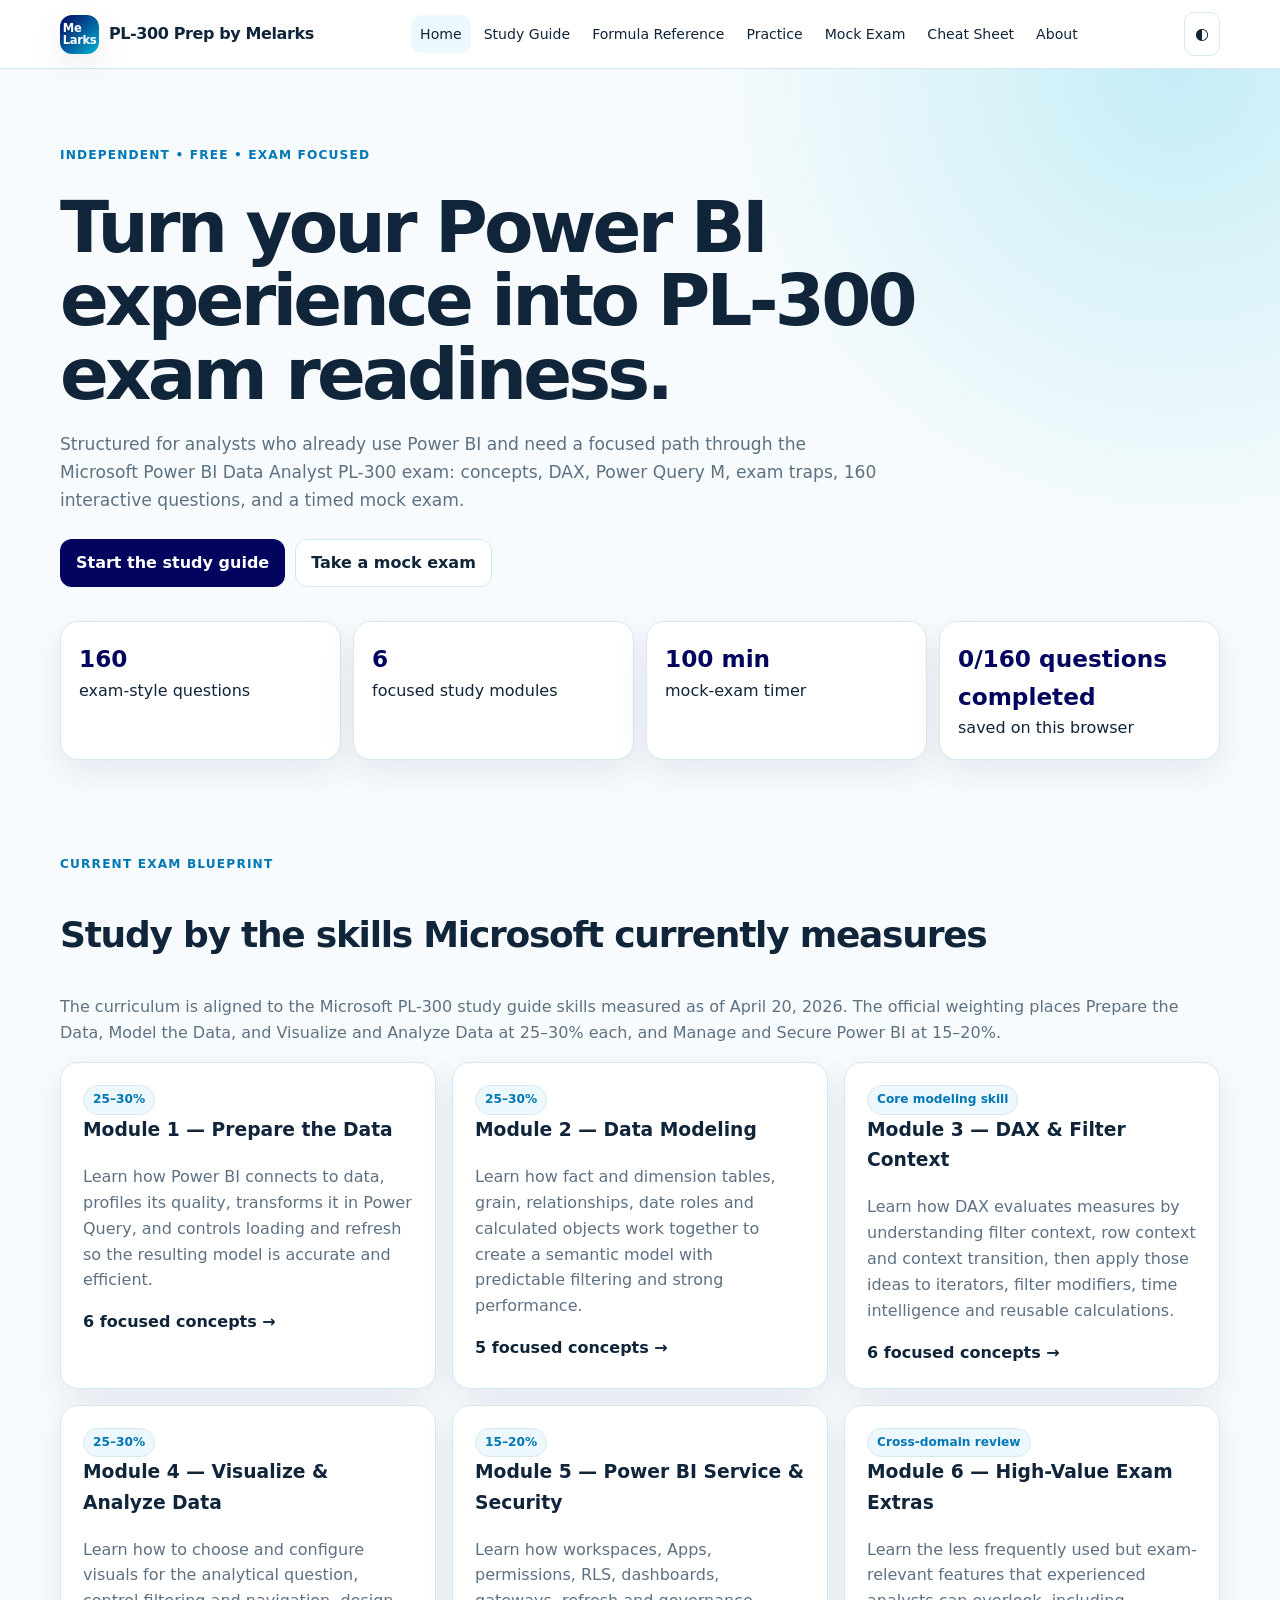
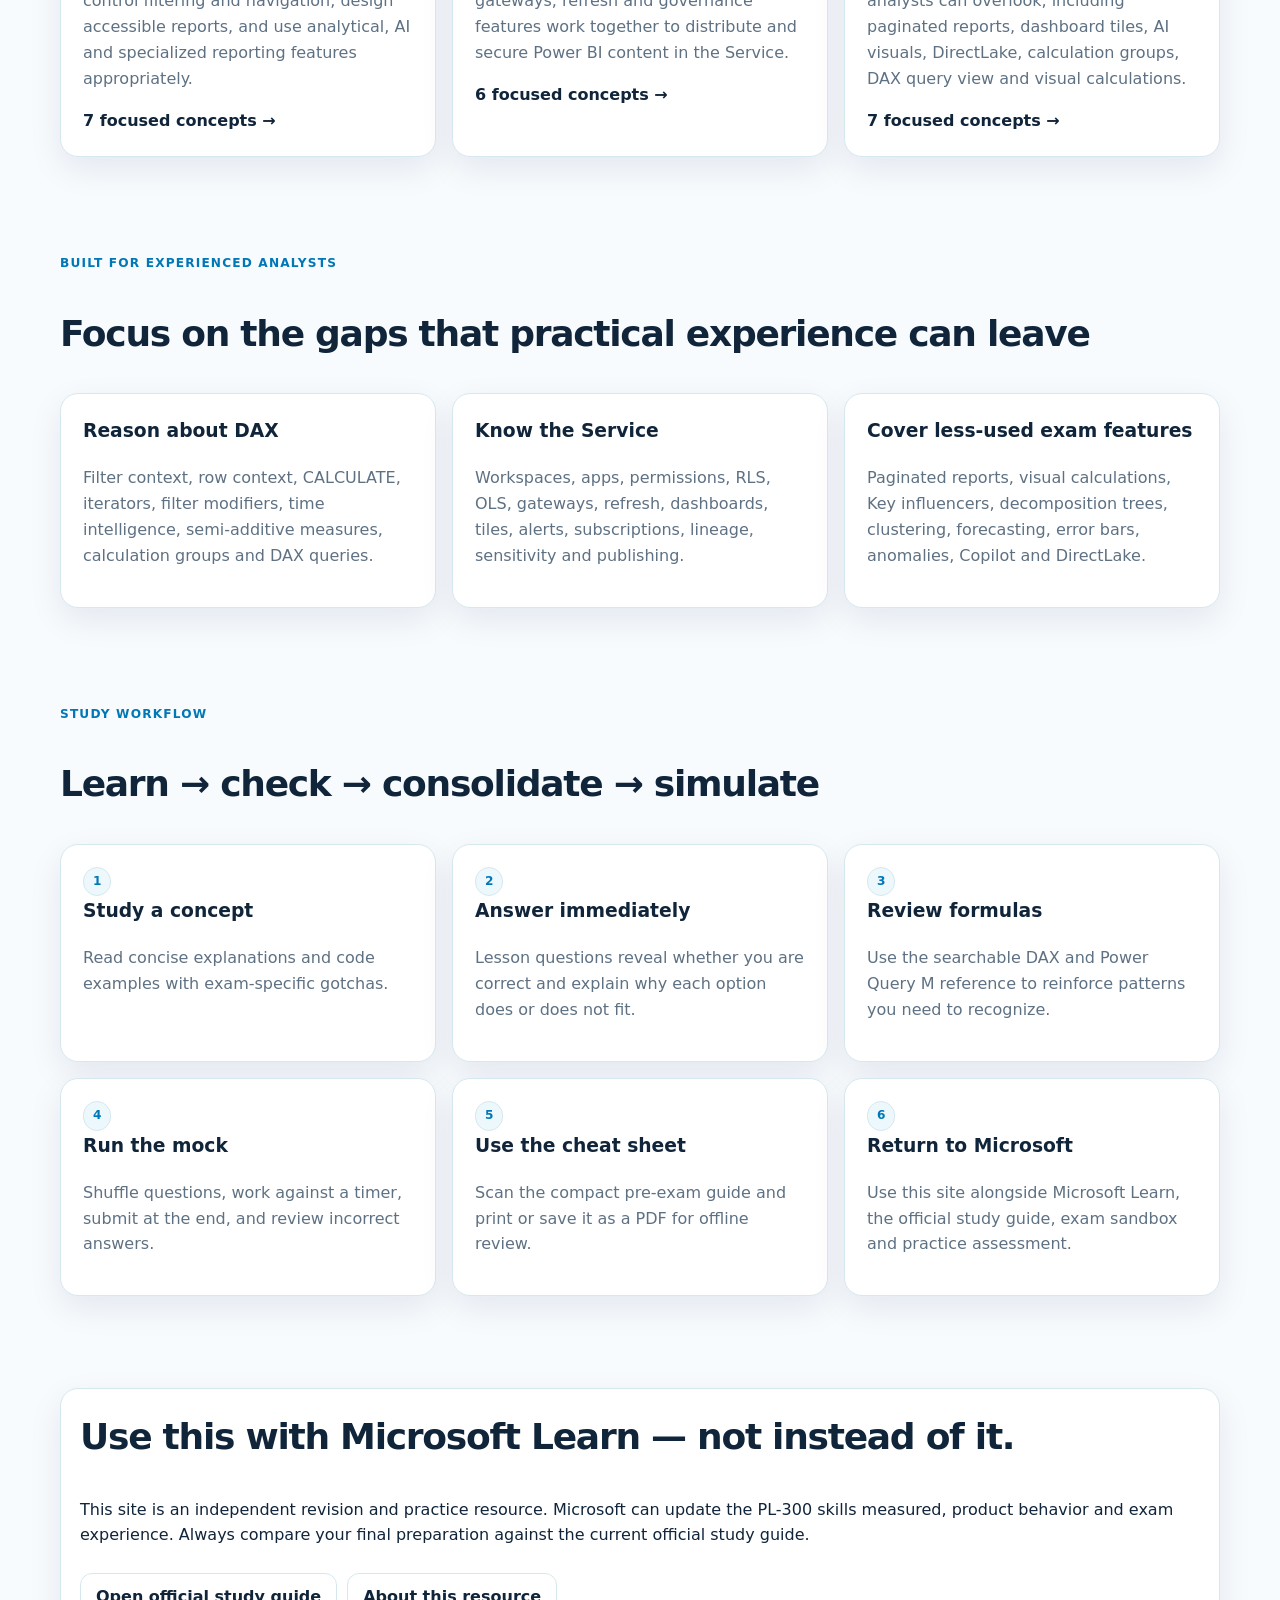
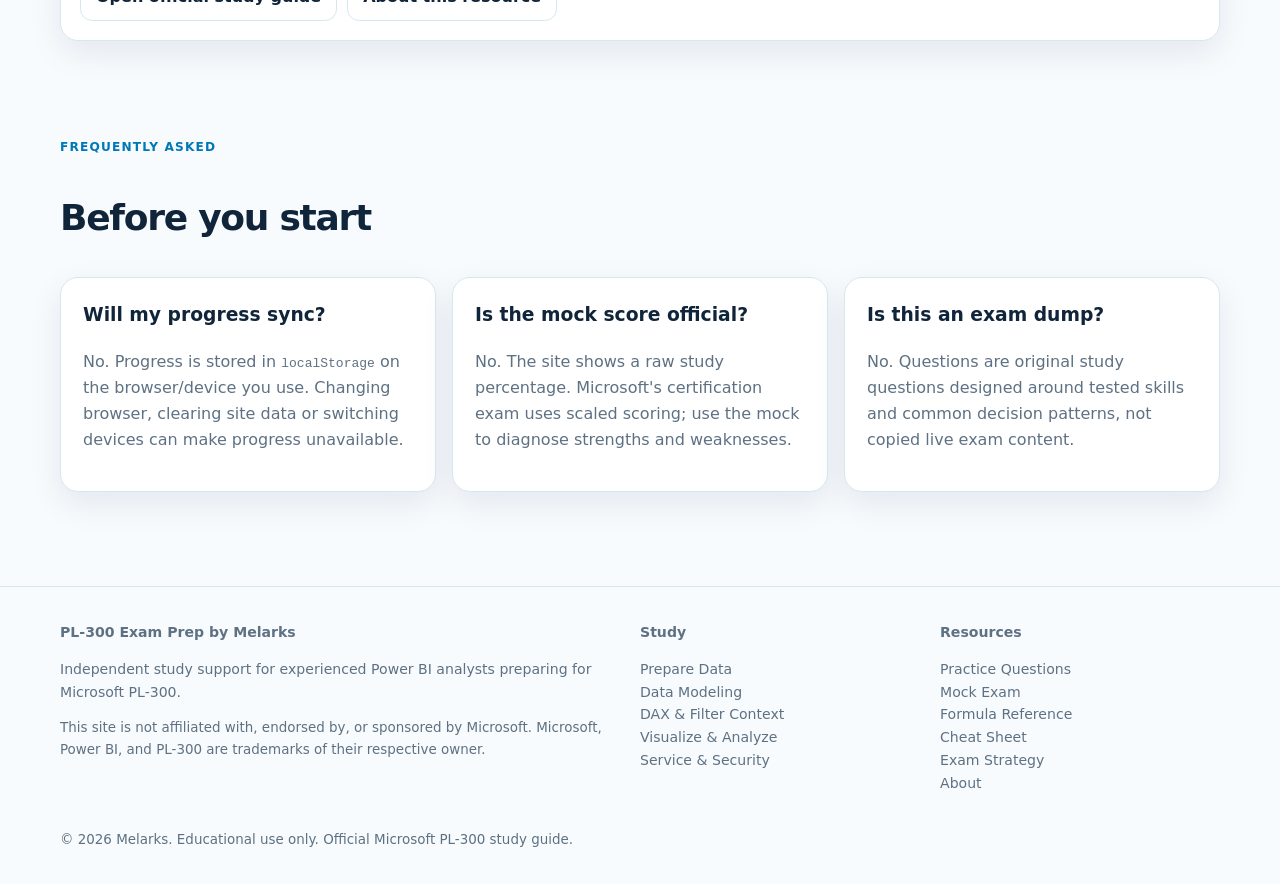
==== commit 723278f4: "Melarks Logo Name Thingy Update" ====
--- a/index.html
+++ b/index.html
@@ -32,7 +32,7 @@
 <header class="site-header">
 <div class="wrap topbar">
 <a aria-label="Melarks PL-300 Exam Prep home" class="brand" href="index.html">
-<span aria-hidden="true" class="brand-mark">PL<br/>300</span>
+<span aria-hidden="true" class="brand-mark">Me<br/>Larks</span>
 <span>PL-300 Prep by Melarks</span>
 </a>
 <nav aria-label="Primary navigation" class="nav"><a aria-current="page" href="index.html">Home</a>
--- a/css/styles.css
+++ b/css/styles.css
@@ -84,6 +84,38 @@
  .wrap{width:min(100% - 20px,1160px)}.brand span:last-child{display:none}.topbar{min-height:62px}.hero{padding-top:46px}.hero h1{font-size:2.4rem}
  .grid,.stats{grid-template-columns:1fr}.concept{padding:18px}.yesno-row,.match-row{grid-template-columns:1fr}.mock-top{top:63px;align-items:flex-start}.footer-grid{grid-template-columns:1fr}.actions .btn{width:100%}.module-nav{flex-direction:column}
 }
+
+/* Mobile overflow hardening for lesson, progress and quiz content */
+html,body{max-width:100%;overflow-x:hidden}
+.layout>*,.layout>div,.concept,.concept-explanation,.inline-quiz,.question,.notice,.quiz-shell,.feedback,.case-box{min-width:0;max-width:100%}
+.concept p,.concept li,.concept h2,.concept h3,.question-stem,.option,.answer-notes li,.notice,.feedback{overflow-wrap:anywhere;word-break:normal}
+img,svg,video,canvas{max-width:100%;height:auto}
+.code-wrap,.code-block,pre{min-width:0;max-width:100%}
+.code-block{overflow-x:auto;-webkit-overflow-scrolling:touch}
+.concept-table,table{max-width:100%}
+.concept-table{display:block;overflow-x:auto;-webkit-overflow-scrolling:touch}
+.quiz-head{flex-wrap:wrap;min-width:0}
+.quiz-head>*{min-width:0}
+.options,.option{min-width:0;max-width:100%}
+.option input{flex:0 0 auto}
+.yesno-row,.match-row{grid-template-columns:minmax(0,1fr) minmax(0,180px)}
+.order-row{grid-template-columns:84px minmax(0,1fr)}
+.match-row select,.order-row select,.practice-toolbar select,.practice-toolbar input,.searchbox{min-width:0;max-width:100%}
+
+@media(max-width:640px){
+ .layout,.layout>div,.concept,.concept-explanation,.inline-quiz,.question,.notice{width:100%;min-width:0;max-width:100%}
+ .concept{overflow:hidden}
+ .concept ul,.formula-explain,.answer-notes{padding-left:1.2rem}
+ .quiz-head{align-items:flex-start}
+ .quiz-head .small{width:100%}
+ .yesno-row,.match-row,.order-row{grid-template-columns:1fr}
+ .match-row select,.order-row select{width:100%}
+ .question-stem{max-width:100%}
+ .option{width:100%}
+ .code-block{font-size:.82rem;padding:13px}
+ .concept-table{width:100%}
+}
+
 @media print{
  .site-header,.toc,.inline-quiz,.footer,.actions,.practice-toolbar,.no-print{display:none!important}
  body{background:white;color:black}.wrap{width:100%}.concept,.card,.formula-card{box-shadow:none;border:1px solid #bbb;break-inside:avoid}.page-hero{padding-top:0}
